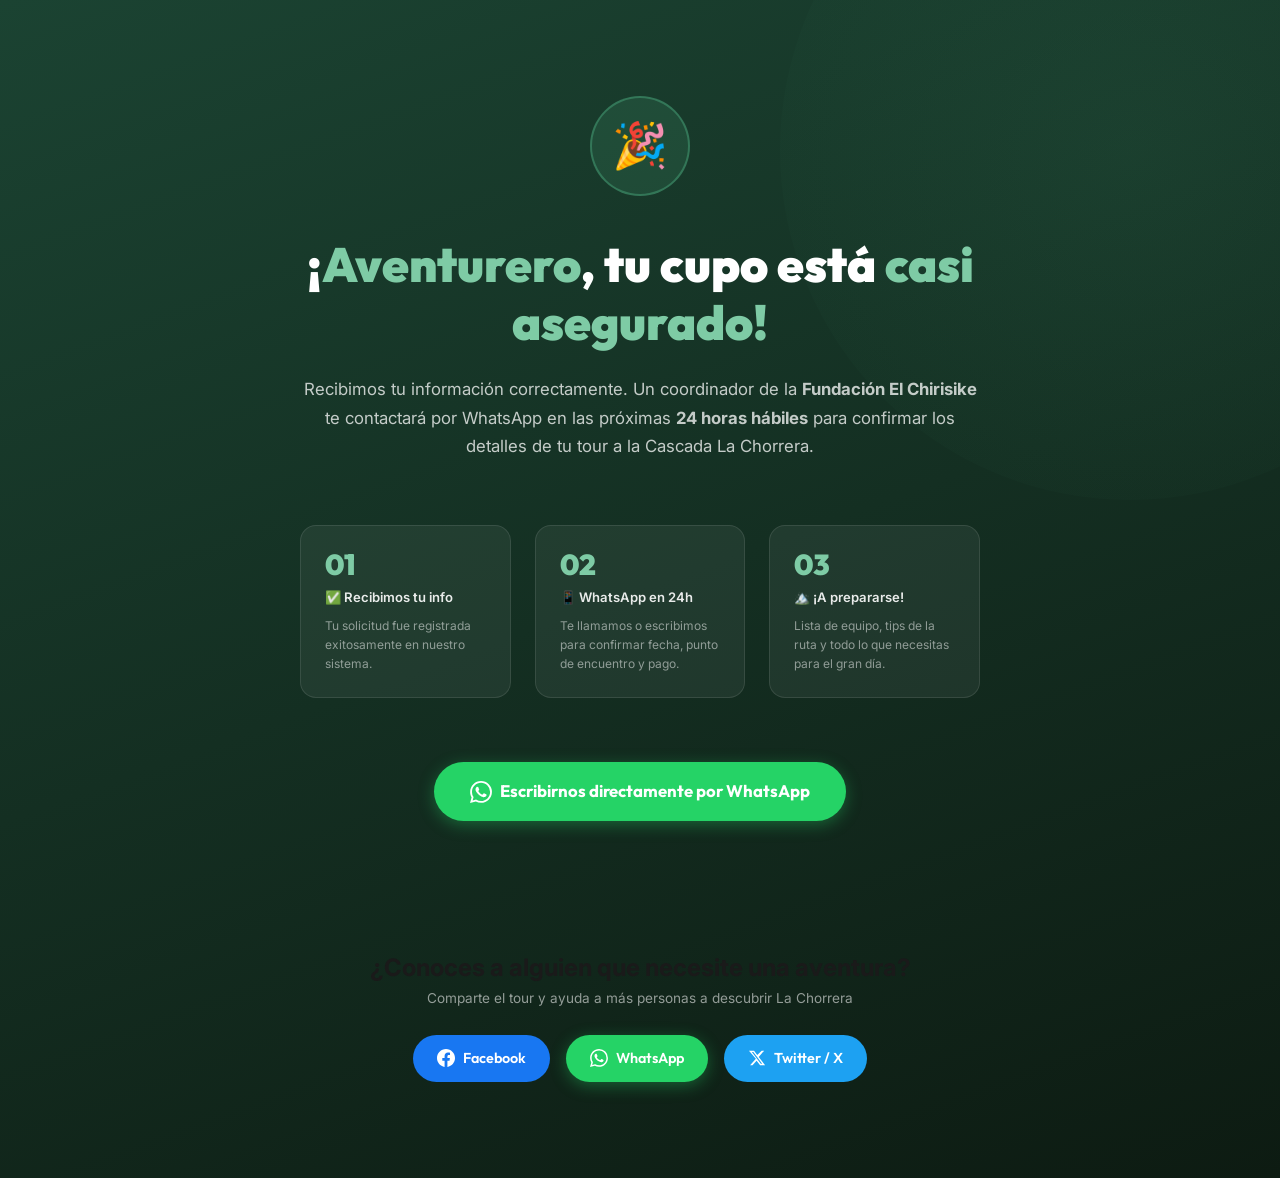
==== gracias.html @ 071fe7ac "Add files via upload" ====
<!DOCTYPE html>
<html lang="es">
<head>
  <meta charset="UTF-8" />
  <meta name="viewport" content="width=device-width, initial-scale=1.0" />
  <title>¡Reserva Confirmada! – Tour Cascada La Chorrera Quito</title>
  <meta name="description" content="¡Gracias! Hemos recibido tu solicitud para el Tour Cascada La Chorrera Quito. Te contactaremos por WhatsApp en breve." />
  <meta name="robots" content="noindex, nofollow" />

  <!-- ═══ GOOGLE ANALYTICS 4 ═══ -->
  <!-- Reemplaza YOUR_GA4_MEASUREMENT_ID con tu ID real -->
  <!--
  <script async src="https://www.googletagmanager.com/gtag/js?id=YOUR_GA4_MEASUREMENT_ID"></script>
  <script>
    window.dataLayer = window.dataLayer || [];
    function gtag(){ dataLayer.push(arguments); }
    gtag('js', new Date());
    gtag('config', 'YOUR_GA4_MEASUREMENT_ID');
    // Conversion event
    gtag('event', 'generate_lead', { event_category: 'lead', event_label: 'chorrera-gracias' });
  </script>
  -->

  <!-- ═══ FACEBOOK PIXEL ═══ -->
  <!-- Reemplaza YOUR_FB_PIXEL_ID con tu ID real -->
  <!--
  <script>
    !function(f,b,e,v,n,t,s){if(f.fbq)return;n=f.fbq=function(){n.callMethod?
    n.callMethod.apply(n,arguments):n.queue.push(arguments)};if(!f._fbq)f._fbq=n;
    n.push=n;n.loaded=!0;n.version='2.0';n.queue=[];t=b.createElement(e);t.async=!0;
    t.src=v;s=b.getElementsByTagName(e)[0];s.parentNode.insertBefore(t,s)}(window,
    document,'script','https://connect.facebook.net/en_US/fbevents.js');
    fbq('init', 'YOUR_FB_PIXEL_ID');
    fbq('track', 'Lead');
  </script>
  <noscript><img height="1" width="1" style="display:none"
    src="https://www.facebook.com/tr?id=YOUR_FB_PIXEL_ID&ev=Lead&noscript=1" /></noscript>
  -->

  <link rel="stylesheet" href="styles.css" />
  <link rel="icon" href="data:image/svg+xml,<svg xmlns='http://www.w3.org/2000/svg' viewBox='0 0 100 100'><text y='.9em' font-size='90'>🌊</text></svg>" />
</head>

<body>

  <!-- ═══════════════════════════════════════
       THANK YOU HERO
  ═══════════════════════════════════════ -->
  <main class="gracias-hero" role="main" aria-labelledby="gracias-heading">
    <div class="container">
      <div class="gracias-content">

        <!-- Success Icon -->
        <div class="gracias-icon" aria-hidden="true">🎉</div>

        <h1 id="gracias-heading">
          ¡<span id="gracias-name">Aventurero</span>, tu cupo
          está <span>casi asegurado!</span>
        </h1>

        <p>
          Recibimos tu información correctamente. Un coordinador de la
          <strong>Fundación El Chirisike</strong> te contactará por WhatsApp
          en las próximas <strong>24 horas hábiles</strong> para confirmar los
          detalles de tu tour a la Cascada La Chorrera.
        </p>

        <!-- THREE STEPS -->
        <div class="gracias-steps" role="list"
             aria-label="Próximos pasos para tu reserva">

          <div class="step-item" role="listitem">
            <div class="step-num">01</div>
            <div class="step-label">✅ Recibimos tu info</div>
            <div class="step-desc">Tu solicitud fue registrada exitosamente en nuestro sistema.</div>
          </div>

          <div class="step-item" role="listitem">
            <div class="step-num">02</div>
            <div class="step-label">📱 WhatsApp en 24h</div>
            <div class="step-desc">Te llamamos o escribimos para confirmar fecha, punto de encuentro y pago.</div>
          </div>

          <div class="step-item" role="listitem">
            <div class="step-num">03</div>
            <div class="step-label">🏔️ ¡A prepararse!</div>
            <div class="step-desc">Lista de equipo, tips de la ruta y todo lo que necesitas para el gran día.</div>
          </div>

        </div>

        <!-- WhatsApp Direct CTA -->
        <a href="https://wa.me/593XXXXXXXXX?text=Hola%2C%20acabo%20de%20registrarme%20para%20el%20Tour%20Cascada%20La%20Chorrera%20Quito%20y%20quiero%20confirmar%20mi%20reserva"
           class="btn btn-whatsapp btn"
           target="_blank"
           rel="noopener noreferrer"
           style="display: inline-flex; margin: 0 auto var(--space-xl); padding: 16px 36px;"
           aria-label="Contactar directamente por WhatsApp para confirmar reserva Tour Cascada La Chorrera">
          <svg width="22" height="22" viewBox="0 0 24 24" fill="currentColor" aria-hidden="true">
            <path d="M17.472 14.382c-.297-.149-1.758-.867-2.03-.967-.273-.099-.471-.148-.67.15-.197.297-.767.966-.94 1.164-.173.199-.347.223-.644.075-.297-.15-1.255-.463-2.39-1.475-.883-.788-1.48-1.761-1.653-2.059-.173-.297-.018-.458.13-.606.134-.133.298-.347.446-.52.149-.174.198-.298.298-.497.099-.198.05-.371-.025-.52-.075-.149-.669-1.612-.916-2.207-.242-.579-.487-.5-.669-.51-.173-.008-.371-.01-.57-.01-.198 0-.52.074-.792.372-.272.297-1.04 1.016-1.04 2.479 0 1.462 1.065 2.875 1.213 3.074.149.198 2.096 3.2 5.077 4.487.709.306 1.262.489 1.694.625.712.227 1.36.195 1.871.118.571-.085 1.758-.719 2.006-1.413.248-.694.248-1.289.173-1.413-.074-.124-.272-.198-.57-.347m-5.421 7.403h-.004a9.87 9.87 0 01-5.031-1.378l-.361-.214-3.741.982.998-3.648-.235-.374a9.86 9.86 0 01-1.51-5.26c.001-5.45 4.436-9.884 9.888-9.884 2.64 0 5.122 1.03 6.988 2.898a9.825 9.825 0 012.893 6.994c-.003 5.45-4.437 9.884-9.885 9.884m8.413-18.297A11.815 11.815 0 0012.05 0C5.495 0 .16 5.335.157 11.892c0 2.096.547 4.142 1.588 5.945L.057 24l6.305-1.654a11.882 11.882 0 005.683 1.448h.005c6.554 0 11.89-5.335 11.893-11.893a11.821 11.821 0 00-3.48-8.413Z"/>
          </svg>
          Escribirnos directamente por WhatsApp
        </a>

        <!-- SOCIAL SHARE -->
        <div class="share-section">
          <h2 class="share-section h3">¿Conoces a alguien que necesite una aventura?</h2>
          <p style="color: rgba(255,255,255,0.55); font-size: 0.85rem; margin-bottom: var(--space-md);">
            Comparte el tour y ayuda a más personas a descubrir La Chorrera
          </p>
          <div class="share-buttons">

            <a href="https://www.facebook.com/sharer/sharer.php?u=https%3A%2F%2Fwww.ejemplo.com%2Ftour-cascada-la-chorrera-quito"
               target="_blank" rel="noopener noreferrer"
               class="btn-social btn-facebook"
               aria-label="Compartir Tour Cascada La Chorrera Quito en Facebook">
              <svg width="18" height="18" viewBox="0 0 24 24" fill="currentColor" aria-hidden="true"><path d="M24 12.073c0-6.627-5.373-12-12-12s-12 5.373-12 12c0 5.99 4.388 10.954 10.125 11.854v-8.385H7.078v-3.47h3.047V9.43c0-3.007 1.792-4.669 4.533-4.669 1.312 0 2.686.235 2.686.235v2.953H15.83c-1.491 0-1.956.925-1.956 1.874v2.25h3.328l-.532 3.47h-2.796v8.385C19.612 23.027 24 18.062 24 12.073z"/></svg>
              Facebook
            </a>

            <a href="https://wa.me/?text=Descubre%20el%20Tour%20a%20la%20Cascada%20La%20Chorrera%20desde%20Quito%20%F0%9F%8C%8A%20%E2%80%93%20https%3A%2F%2Fwww.ejemplo.com%2Ftour-cascada-la-chorrera-quito"
               target="_blank" rel="noopener noreferrer"
               class="btn-social btn-whatsapp"
               aria-label="Compartir Tour Cascada La Chorrera Quito en WhatsApp">
              <svg width="18" height="18" viewBox="0 0 24 24" fill="currentColor" aria-hidden="true"><path d="M17.472 14.382c-.297-.149-1.758-.867-2.03-.967-.273-.099-.471-.148-.67.15-.197.297-.767.966-.94 1.164-.173.199-.347.223-.644.075-.297-.15-1.255-.463-2.39-1.475-.883-.788-1.48-1.761-1.653-2.059-.173-.297-.018-.458.13-.606.134-.133.298-.347.446-.52.149-.174.198-.298.298-.497.099-.198.05-.371-.025-.52-.075-.149-.669-1.612-.916-2.207-.242-.579-.487-.5-.669-.51-.173-.008-.371-.01-.57-.01-.198 0-.52.074-.792.372-.272.297-1.04 1.016-1.04 2.479 0 1.462 1.065 2.875 1.213 3.074.149.198 2.096 3.2 5.077 4.487.709.306 1.262.489 1.694.625.712.227 1.36.195 1.871.118.571-.085 1.758-.719 2.006-1.413.248-.694.248-1.289.173-1.413-.074-.124-.272-.198-.57-.347m-5.421 7.403h-.004a9.87 9.87 0 01-5.031-1.378l-.361-.214-3.741.982.998-3.648-.235-.374a9.86 9.86 0 01-1.51-5.26c.001-5.45 4.436-9.884 9.888-9.884 2.64 0 5.122 1.03 6.988 2.898a9.825 9.825 0 012.893 6.994c-.003 5.45-4.437 9.884-9.885 9.884m8.413-18.297A11.815 11.815 0 0012.05 0C5.495 0 .16 5.335.157 11.892c0 2.096.547 4.142 1.588 5.945L.057 24l6.305-1.654a11.882 11.882 0 005.683 1.448h.005c6.554 0 11.89-5.335 11.893-11.893a11.821 11.821 0 00-3.48-8.413Z"/></svg>
              WhatsApp
            </a>

            <a href="https://twitter.com/intent/tweet?text=Acabo%20de%20reservar%20el%20Tour%20a%20la%20Cascada%20La%20Chorrera%20desde%20Quito%20%F0%9F%8C%8A%20%23LaChorreraEcuador&url=https%3A%2F%2Fwww.ejemplo.com%2Ftour-cascada-la-chorrera-quito"
               target="_blank" rel="noopener noreferrer"
               class="btn-social btn-twitter"
               aria-label="Compartir Tour Cascada La Chorrera Quito en Twitter/X">
              <svg width="18" height="18" viewBox="0 0 24 24" fill="currentColor" aria-hidden="true"><path d="M18.244 2.25h3.308l-7.227 8.26 8.502 11.24H16.17l-4.714-6.231-5.401 6.231H2.748l7.73-8.835L1.254 2.25H8.08l4.261 5.636 5.903-5.636zm-1.161 17.52h1.833L7.084 4.126H5.117z"/></svg>
              Twitter / X
            </a>

          </div>
        </div>

      </div>
    </div>
  </main>

  <script src="main.js" defer></script>
</body>
</html>
---- styles.css ----
/* ============================================================
   LA CHORRERA – LANDING PAGE STYLES
   Design System & Component Styles
   ============================================================ */

/* ── Google Fonts ── */
@import url('https://fonts.googleapis.com/css2?family=Outfit:wght@400;600;700;800;900&family=Inter:wght@400;500;600&display=swap');

/* ── CSS Custom Properties (Design Tokens) ── */
:root {
  /* Colors */
  --color-primary:        #1B4332;  /* Deep forest green */
  --color-primary-mid:   #2D6A4F;  /* Mid forest green */
  --color-primary-light: #52B788;  /* Accent green */
  --color-cta:           #E63946;  /* Urgency red – A/B override: --cta-color */
  --color-cta-hover:     #C1121F;
  --color-bg:            #F8F4EF;  /* Warm cream */
  --color-bg-dark:       #0D1B12;  /* Near-black forest */
  --color-text:          #1A1A1A;
  --color-text-light:    #5A6B60;
  --color-white:         #FFFFFF;
  --color-border:        #D4E0D8;
  --color-gold:          #F4A235;  /* Star rating */

  /* A/B Overrideable tokens */
  --cta-color:            var(--color-cta);
  --cta-hover-color:      var(--color-cta-hover);

  /* Typography */
  --font-heading: 'Outfit', sans-serif;
  --font-body:    'Inter', sans-serif;

  /* Spacing */
  --space-xs:  0.5rem;
  --space-sm:  1rem;
  --space-md:  1.5rem;
  --space-lg:  2.5rem;
  --space-xl:  4rem;
  --space-2xl: 6rem;

  /* Border radius */
  --radius-sm: 8px;
  --radius-md: 16px;
  --radius-lg: 24px;
  --radius-full: 9999px;

  /* Shadows */
  --shadow-sm: 0 2px 8px rgba(0,0,0,0.08);
  --shadow-md: 0 8px 32px rgba(0,0,0,0.12);
  --shadow-lg: 0 20px 60px rgba(0,0,0,0.18);

  /* Transitions */
  --transition: 0.25s ease;
}

/* ── Reset & Base ── */
*, *::before, *::after { box-sizing: border-box; margin: 0; padding: 0; }

html { scroll-behavior: smooth; font-size: 16px; }

body {
  font-family: var(--font-body);
  color: var(--color-text);
  background-color: var(--color-white);
  line-height: 1.6;
  overflow-x: hidden;
}

img { max-width: 100%; height: auto; display: block; }
a { color: inherit; text-decoration: none; }
ul { list-style: none; }

/* ── Container ── */
.container {
  width: 100%;
  max-width: 1100px;
  margin: 0 auto;
  padding: 0 var(--space-md);
}

/* ============================================================
   HERO SECTION
   ============================================================ */
#hero {
  position: relative;
  min-height: 100vh;
  display: flex;
  align-items: center;
  background-image: url('img/hero-bg.png');
  background-size: cover;
  background-position: center 30%;
  background-attachment: fixed;
  overflow: hidden;
}

/* Dark gradient overlay */
#hero::before {
  content: '';
  position: absolute;
  inset: 0;
  background: linear-gradient(
    135deg,
    rgba(13, 27, 18, 0.82) 0%,
    rgba(27, 67, 50, 0.60) 50%,
    rgba(13, 27, 18, 0.75) 100%
  );
  z-index: 1;
}

.hero-content {
  position: relative;
  z-index: 2;
  width: 100%;
  padding: var(--space-xl) 0;
}

.hero-grid {
  display: grid;
  grid-template-columns: 1fr 1fr;
  gap: var(--space-xl);
  align-items: center;
}

/* Hero Text */
.hero-badge {
  display: inline-flex;
  align-items: center;
  gap: var(--space-xs);
  background: rgba(82, 183, 136, 0.25);
  border: 1px solid rgba(82, 183, 136, 0.5);
  color: #7ECBA5;
  padding: 6px 16px;
  border-radius: var(--radius-full);
  font-size: 0.8rem;
  font-weight: 600;
  letter-spacing: 0.08em;
  text-transform: uppercase;
  margin-bottom: var(--space-md);
}

.hero-title {
  font-family: var(--font-heading);
  font-size: clamp(2rem, 4.5vw, 3.4rem);
  font-weight: 900;
  line-height: 1.1;
  color: var(--color-white);
  margin-bottom: var(--space-md);
  /* A/B variable hook */
  --hero-headline: 'default';
}

.hero-title span { color: #7ECBA5; }

.hero-subtitle {
  font-size: 1.1rem;
  color: rgba(255,255,255,0.85);
  margin-bottom: var(--space-lg);
  line-height: 1.7;
}

.hero-features {
  display: flex;
  flex-wrap: wrap;
  gap: var(--space-sm);
  margin-bottom: var(--space-lg);
}

.hero-feature {
  display: flex;
  align-items: center;
  gap: 6px;
  color: rgba(255,255,255,0.9);
  font-size: 0.9rem;
  font-weight: 500;
}

.hero-feature svg { color: #7ECBA5; flex-shrink: 0; }

.hero-cta-group { display: flex; flex-direction: column; gap: var(--space-xs); }

.cta-support-text {
  font-size: 0.78rem;
  color: rgba(255,255,255,0.6);
  text-align: center;
}

/* Hero Video */
.hero-video-wrap {
  position: relative;
}

.video-card {
  border-radius: var(--radius-lg);
  overflow: hidden;
  box-shadow: var(--shadow-lg), 0 0 0 3px rgba(82,183,136,0.3);
  aspect-ratio: 16/9;
  background: #000;
}

.video-card iframe {
  width: 100%;
  height: 100%;
  border: 0;
  display: block;
}

.video-label {
  display: flex;
  align-items: center;
  justify-content: center;
  gap: var(--space-xs);
  margin-top: var(--space-sm);
  color: rgba(255,255,255,0.65);
  font-size: 0.82rem;
}

/* ============================================================
   BUTTONS
   ============================================================ */
.btn {
  display: inline-flex;
  align-items: center;
  justify-content: center;
  gap: 8px;
  padding: 16px 32px;
  border-radius: var(--radius-full);
  font-family: var(--font-heading);
  font-weight: 700;
  font-size: 1.05rem;
  cursor: pointer;
  border: none;
  transition: transform var(--transition), box-shadow var(--transition), background var(--transition);
  text-decoration: none;
  white-space: nowrap;
}

/* CTA Primary */
.btn-cta {
  background: var(--cta-color);
  color: var(--color-white);
  box-shadow: 0 6px 30px rgba(230, 57, 70, 0.45);
  width: 100%;
  font-size: 1.1rem;
  padding: 18px 32px;
  position: relative;
  overflow: hidden;
}

.btn-cta::after {
  content: '';
  position: absolute;
  top: -50%; left: -60%;
  width: 60%; height: 200%;
  background: rgba(255,255,255,0.15);
  transform: skewX(-20deg);
  transition: left 0.5s ease;
}

.btn-cta:hover::after { left: 120%; }

.btn-cta:hover {
  background: var(--cta-hover-color);
  transform: translateY(-2px);
  box-shadow: 0 12px 40px rgba(230, 57, 70, 0.55);
}

.btn-cta:active { transform: translateY(0); }

.btn-cta:disabled {
  opacity: 0.6;
  cursor: not-allowed;
  transform: none;
}

/* Secondary */
.btn-secondary {
  background: transparent;
  color: var(--color-primary);
  border: 2px solid var(--color-primary);
}
.btn-secondary:hover {
  background: var(--color-primary);
  color: var(--color-white);
  transform: translateY(-2px);
}

/* WhatsApp */
.btn-whatsapp {
  background: #25D366;
  color: white;
  box-shadow: 0 4px 16px rgba(37,211,102,0.35);
}
.btn-whatsapp:hover { background: #128C7E; transform: translateY(-2px); }

/* Social share */
.btn-facebook { background: #1877F2; color: #fff; }
.btn-twitter  { background: #1DA1F2; color: #fff; }

.btn-social {
  padding: 12px 24px;
  font-size: 0.9rem;
  border-radius: var(--radius-full);
  font-family: var(--font-heading);
  font-weight: 600;
  display: inline-flex;
  align-items: center;
  gap: 8px;
  text-decoration: none;
  transition: transform var(--transition), box-shadow var(--transition);
}
.btn-social:hover { transform: translateY(-2px); box-shadow: var(--shadow-md); }

/* ============================================================
   SECTION COMMONS
   ============================================================ */
section { padding: var(--space-2xl) 0; }

.section-label {
  font-size: 0.8rem;
  font-weight: 700;
  letter-spacing: 0.12em;
  text-transform: uppercase;
  color: var(--color-primary-mid);
  margin-bottom: var(--space-xs);
}

.section-title {
  font-family: var(--font-heading);
  font-size: clamp(1.8rem, 3vw, 2.6rem);
  font-weight: 800;
  line-height: 1.2;
  color: var(--color-text);
  margin-bottom: var(--space-md);
}

.section-title span { color: var(--color-primary-mid); }

.section-subtitle {
  font-size: 1.05rem;
  color: var(--color-text-light);
  max-width: 600px;
  line-height: 1.7;
}

.text-center { text-align: center; }
.text-center .section-subtitle { margin: 0 auto; }

/* Fade-in Animation */
.fade-in {
  opacity: 0;
  transform: translateY(30px);
  transition: opacity 0.6s ease, transform 0.6s ease;
}
.fade-in.visible {
  opacity: 1;
  transform: translateY(0);
}
.fade-in-delay-1 { transition-delay: 0.1s; }
.fade-in-delay-2 { transition-delay: 0.2s; }
.fade-in-delay-3 { transition-delay: 0.3s; }
.fade-in-delay-4 { transition-delay: 0.4s; }

/* ============================================================
   PAS SECTION (Problem / Agitation / Solution)
   ============================================================ */
#pas { background: var(--color-bg); }

.pas-grid {
  display: grid;
  grid-template-columns: repeat(3, 1fr);
  gap: var(--space-lg);
  margin-top: var(--space-xl);
}

.pas-card {
  background: var(--color-white);
  border-radius: var(--radius-md);
  padding: var(--space-lg);
  box-shadow: var(--shadow-sm);
  border-top: 4px solid transparent;
  transition: transform var(--transition), box-shadow var(--transition);
}

.pas-card:hover { transform: translateY(-4px); box-shadow: var(--shadow-md); }

.pas-card.problem  { border-top-color: #E63946; }
.pas-card.agitation{ border-top-color: #F4A235; }
.pas-card.solution { border-top-color: var(--color-primary-light); }

.pas-icon {
  width: 56px; height: 56px;
  border-radius: var(--radius-sm);
  display: flex;
  align-items: center;
  justify-content: center;
  margin-bottom: var(--space-md);
  font-size: 1.6rem;
}

.pas-card.problem   .pas-icon { background: #FEE2E2; }
.pas-card.agitation .pas-icon { background: #FEF3C7; }
.pas-card.solution  .pas-icon { background: #D1FAE5; }

.pas-card h3 {
  font-family: var(--font-heading);
  font-size: 1.2rem;
  font-weight: 700;
  margin-bottom: var(--space-xs);
}

.pas-card p { color: var(--color-text-light); line-height: 1.7; font-size: 0.95rem; }

/* ============================================================
   BENEFITS + LOGISTICS SECTION
   ============================================================ */
#benefits { background: var(--color-white); }

.benefits-grid {
  display: grid;
  grid-template-columns: 1fr 1fr;
  gap: var(--space-2xl);
  align-items: start;
}

.benefit-list { margin-top: var(--space-lg); display: flex; flex-direction: column; gap: var(--space-md); }

.benefit-item {
  display: flex;
  gap: var(--space-md);
  align-items: flex-start;
}

.benefit-icon {
  width: 48px; height: 48px;
  min-width: 48px;
  background: linear-gradient(135deg, var(--color-primary), var(--color-primary-mid));
  border-radius: var(--radius-sm);
  display: flex; align-items: center; justify-content: center;
  font-size: 1.3rem;
  box-shadow: 0 4px 12px rgba(27,67,50,0.25);
}

.benefit-text h4 {
  font-family: var(--font-heading);
  font-size: 1rem;
  font-weight: 700;
  margin-bottom: 4px;
}

.benefit-text p { font-size: 0.9rem; color: var(--color-text-light); line-height: 1.6; }

/* Logistics Box */
.logistics-box {
  background: var(--color-bg);
  border-radius: var(--radius-lg);
  padding: var(--space-lg);
  border: 1px solid var(--color-border);
}

.logistics-box h3 {
  font-family: var(--font-heading);
  font-size: 1.4rem;
  font-weight: 800;
  margin-bottom: var(--space-md);
  color: var(--color-primary);
}

.logistics-list { display: flex; flex-direction: column; gap: var(--space-sm); }

.logistics-item {
  display: flex;
  align-items: center;
  gap: var(--space-sm);
  padding: var(--space-sm);
  background: var(--color-white);
  border-radius: var(--radius-sm);
  box-shadow: var(--shadow-sm);
  font-size: 0.92rem;
}

.logistics-item-icon { font-size: 1.3rem; min-width: 28px; text-align: center; }

.logistics-item span { color: var(--color-text-light); }
.logistics-item strong { color: var(--color-text); display: block; font-size: 0.85rem; }

.price-highlight {
  background: linear-gradient(135deg, var(--color-primary), var(--color-primary-mid));
  color: var(--color-white);
  border-radius: var(--radius-md);
  padding: var(--space-md);
  margin-top: var(--space-md);
  text-align: center;
}

.price-highlight .price-label { font-size: 0.8rem; opacity: 0.8; text-transform: uppercase; letter-spacing: 0.08em; }
.price-highlight .price-amount { font-family: var(--font-heading); font-size: 2.2rem; font-weight: 900; line-height: 1; margin: 4px 0; }
.price-highlight .price-per { font-size: 0.85rem; opacity: 0.75; }

/* ============================================================
   LEAD FORM SECTION
   ============================================================ */
#form-section {
  background: linear-gradient(160deg, var(--color-primary) 0%, var(--color-bg-dark) 100%);
  position: relative;
  overflow: hidden;
}

#form-section::before {
  content: '';
  position: absolute;
  top: -100px; right: -100px;
  width: 500px; height: 500px;
  border-radius: 50%;
  background: rgba(82,183,136,0.06);
  pointer-events: none;
}

.form-wrapper {
  display: grid;
  grid-template-columns: 1fr 1fr;
  gap: var(--space-2xl);
  align-items: center;
}

.form-copy h2 {
  font-family: var(--font-heading);
  font-size: clamp(1.8rem, 3vw, 2.4rem);
  font-weight: 900;
  color: var(--color-white);
  margin-bottom: var(--space-md);
  line-height: 1.2;
}

.form-copy h2 span { color: #7ECBA5; }
.form-copy p { color: rgba(255,255,255,0.75); line-height: 1.7; margin-bottom: var(--space-lg); }

.form-copy-list { display: flex; flex-direction: column; gap: var(--space-xs); }
.form-copy-list li {
  display: flex; align-items: center; gap: var(--space-xs);
  color: rgba(255,255,255,0.85); font-size: 0.95rem;
}
.form-copy-list li::before {
  content: '✓';
  display: inline-flex; align-items: center; justify-content: center;
  width: 20px; height: 20px; min-width: 20px;
  background: rgba(82,183,136,0.25);
  border: 1px solid rgba(82,183,136,0.5);
  border-radius: 50%;
  color: #7ECBA5;
  font-size: 0.7rem;
  font-weight: 700;
}

/* Form Card */
.form-card {
  background: var(--color-white);
  border-radius: var(--radius-lg);
  padding: var(--space-lg) var(--space-lg);
  box-shadow: 0 32px 80px rgba(0,0,0,0.4);
}

.form-card-header {
  text-align: center;
  margin-bottom: var(--space-lg);
  padding-bottom: var(--space-md);
  border-bottom: 1px solid var(--color-border);
}

.form-card-header h3 {
  font-family: var(--font-heading);
  font-size: 1.3rem;
  font-weight: 800;
  color: var(--color-primary);
  margin-bottom: 4px;
}

.form-card-header p { font-size: 0.85rem; color: var(--color-text-light); }

.form-spots {
  display: inline-flex; align-items: center; gap: 6px;
  background: #FEF3C7;
  border: 1px solid #F59E0B;
  color: #92400E;
  padding: 4px 12px;
  border-radius: var(--radius-full);
  font-size: 0.75rem;
  font-weight: 600;
  margin-bottom: var(--space-sm);
}

/* Form Fields */
.form-group { margin-bottom: var(--space-md); }

.form-group label {
  display: block;
  font-size: 0.85rem;
  font-weight: 600;
  color: var(--color-text);
  margin-bottom: 6px;
}

.form-group label .required { color: var(--cta-color); }

.form-control {
  width: 100%;
  padding: 14px 16px;
  border: 1.5px solid var(--color-border);
  border-radius: var(--radius-sm);
  font-family: var(--font-body);
  font-size: 0.95rem;
  color: var(--color-text);
  background: var(--color-white);
  transition: border-color var(--transition), box-shadow var(--transition);
  outline: none;
}

.form-control::placeholder { color: #aab4a8; }

.form-control:focus {
  border-color: var(--color-primary-mid);
  box-shadow: 0 0 0 3px rgba(45, 106, 79, 0.12);
}

.form-control.error { border-color: var(--cta-color); box-shadow: 0 0 0 3px rgba(230,57,70,0.1); }

.field-error {
  font-size: 0.75rem;
  color: var(--cta-color);
  margin-top: 4px;
  display: none;
}
.form-control.error + .field-error { display: block; }

/* Privacy Checkbox */
.privacy-group {
  display: flex;
  align-items: flex-start;
  gap: var(--space-xs);
  margin-bottom: var(--space-md);
}

.privacy-checkbox {
  width: 18px; height: 18px; min-width: 18px;
  cursor: pointer;
  accent-color: var(--color-primary-mid);
  margin-top: 2px;
}

.privacy-label {
  font-size: 0.8rem;
  color: var(--color-text-light);
  line-height: 1.5;
}

.privacy-label a { color: var(--color-primary-mid); text-decoration: underline; }

/* Submit feedback */
.form-success {
  display: none;
  text-align: center;
  padding: var(--space-md);
}
.form-success h4 { font-family: var(--font-heading); color: var(--color-primary); font-size: 1.3rem; margin-bottom: var(--space-xs); }
.form-success p  { color: var(--color-text-light); font-size: 0.9rem; }

/* ============================================================
   TESTIMONIALS
   ============================================================ */
#testimonials { background: var(--color-bg); }

.testimonials-grid {
  display: grid;
  grid-template-columns: repeat(3, 1fr);
  gap: var(--space-lg);
  margin-top: var(--space-xl);
}

.testimonial-card {
  background: var(--color-white);
  border-radius: var(--radius-md);
  padding: var(--space-lg);
  box-shadow: var(--shadow-sm);
  transition: transform var(--transition), box-shadow var(--transition);
  display: flex; flex-direction: column; gap: var(--space-md);
}

.testimonial-card:hover { transform: translateY(-4px); box-shadow: var(--shadow-md); }

.testimonial-stars { color: var(--color-gold); font-size: 1.1rem; }

.testimonial-text {
  font-size: 0.95rem;
  color: var(--color-text);
  line-height: 1.7;
  font-style: italic;
  flex-grow: 1;
}

.testimonial-author {
  display: flex;
  align-items: center;
  gap: var(--space-sm);
}

.testimonial-avatar {
  width: 52px; height: 52px;
  border-radius: 50%;
  object-fit: cover;
  border: 3px solid var(--color-primary-light);
}

.testimonial-name { font-weight: 700; font-size: 0.92rem; line-height: 1.2; }
.testimonial-location { font-size: 0.78rem; color: var(--color-text-light); }

/* ============================================================
   TRUST BADGES
   ============================================================ */
#trust-badges {
  background: var(--color-primary);
  padding: var(--space-xl) 0;
}

.badges-bar {
  display: flex;
  align-items: center;
  justify-content: center;
  flex-wrap: wrap;
  gap: var(--space-xl);
}

.trust-badge {
  display: flex;
  align-items: center;
  gap: var(--space-sm);
  color: rgba(255,255,255,0.9);
}

.badge-icon {
  width: 52px; height: 52px;
  background: rgba(255,255,255,0.1);
  border: 1px solid rgba(255,255,255,0.2);
  border-radius: 50%;
  display: flex; align-items: center; justify-content: center;
  font-size: 1.5rem;
}

.badge-text { display: flex; flex-direction: column; }
.badge-title { font-family: var(--font-heading); font-size: 0.9rem; font-weight: 700; }
.badge-subtitle { font-size: 0.72rem; opacity: 0.7; }

.badges-divider {
  width: 1px; height: 48px;
  background: rgba(255,255,255,0.2);
}

/* ============================================================
   FOOTER
   ============================================================ */
footer {
  background: var(--color-bg-dark);
  padding: var(--space-lg) 0;
}

.footer-inner {
  display: flex;
  align-items: center;
  justify-content: space-between;
  flex-wrap: wrap;
  gap: var(--space-sm);
}

.footer-brand {
  font-family: var(--font-heading);
  font-size: 1rem;
  font-weight: 700;
  color: rgba(255,255,255,0.7);
}

.footer-legal { font-size: 0.78rem; color: rgba(255,255,255,0.45); }

.footer-legal a { color: rgba(255,255,255,0.5); text-decoration: underline; }

/* ============================================================
   THANK YOU PAGE
   ============================================================ */
.gracias-hero {
  min-height: 100vh;
  display: flex;
  align-items: center;
  background: linear-gradient(160deg, var(--color-primary) 0%, #0D1B12 100%);
  position: relative;
  overflow: hidden;
  padding: var(--space-2xl) 0;
}

.gracias-hero::before {
  content: '';
  position: absolute;
  top: -200px; right: -200px;
  width: 700px; height: 700px;
  border-radius: 50%;
  background: radial-gradient(circle, rgba(82,183,136,0.08), transparent);
  pointer-events: none;
}

.gracias-content {
  position: relative; z-index: 2;
  max-width: 680px; margin: 0 auto; text-align: center;
}

.gracias-icon {
  width: 100px; height: 100px;
  background: rgba(82,183,136,0.15);
  border: 2px solid rgba(82,183,136,0.4);
  border-radius: 50%;
  display: flex; align-items: center; justify-content: center;
  font-size: 2.8rem;
  margin: 0 auto var(--space-lg);
}

.gracias-content h1 {
  font-family: var(--font-heading);
  font-size: clamp(2rem, 4vw, 3rem);
  font-weight: 900;
  color: var(--color-white);
  margin-bottom: var(--space-md);
  line-height: 1.2;
}

.gracias-content h1 span { color: #7ECBA5; }

.gracias-content p {
  color: rgba(255,255,255,0.75);
  font-size: 1.05rem;
  line-height: 1.7;
  margin-bottom: var(--space-xl);
}

/* Steps */
.gracias-steps {
  display: flex;
  gap: var(--space-md);
  margin-bottom: var(--space-xl);
  text-align: left;
  flex-wrap: wrap;
  justify-content: center;
}

.step-item {
  background: rgba(255,255,255,0.06);
  border: 1px solid rgba(255,255,255,0.1);
  border-radius: var(--radius-md);
  padding: var(--space-md);
  flex: 1; min-width: 160px;
  display: flex; flex-direction: column; gap: var(--space-xs);
}

.step-num {
  font-family: var(--font-heading);
  font-size: 1.8rem;
  font-weight: 900;
  color: #7ECBA5;
  line-height: 1;
}

.step-label {
  font-size: 0.82rem;
  font-weight: 600;
  color: rgba(255,255,255,0.9);
}

.step-desc { font-size: 0.75rem; color: rgba(255,255,255,0.5); }

/* Social Share */
.share-section { margin-top: var(--space-xl); }
.share-section h3 {
  font-family: var(--font-heading);
  color: rgba(255,255,255,0.7);
  font-size: 0.95rem;
  font-weight: 600;
  margin-bottom: var(--space-md);
  text-transform: uppercase;
  letter-spacing: 0.08em;
}

.share-buttons {
  display: flex;
  gap: var(--space-sm);
  justify-content: center;
  flex-wrap: wrap;
}

/* ============================================================
   FLOATING WHATSAPP BUTTON
   ============================================================ */
#whatsapp-float {
  position: fixed;
  bottom: 28px; right: 28px;
  width: 60px; height: 60px;
  background: #25D366;
  border-radius: 50%;
  display: flex; align-items: center; justify-content: center;
  box-shadow: 0 6px 24px rgba(37,211,102,0.45);
  z-index: 999;
  transition: transform var(--transition), box-shadow var(--transition);
  cursor: pointer;
  text-decoration: none;
}

#whatsapp-float:hover {
  transform: scale(1.1);
  box-shadow: 0 10px 32px rgba(37,211,102,0.55);
}

#whatsapp-float svg { width: 32px; height: 32px; }

.whatsapp-pulse {
  position: absolute;
  inset: 0; border-radius: 50%;
  background: #25D366;
  animation: pulse 2.5s infinite;
}

@keyframes pulse {
  0%   { transform: scale(1); opacity: 0.6; }
  70%  { transform: scale(1.5); opacity: 0; }
  100% { transform: scale(1.5); opacity: 0; }
}

/* ============================================================
   RESPONSIVE – TABLET (≤768px)
   ============================================================ */
@media (max-width: 768px) {
  section { padding: var(--space-xl) 0; }

  .hero-grid { grid-template-columns: 1fr; gap: var(--space-lg); }
  .hero-video-wrap { order: -1; }
  #hero { background-attachment: scroll; min-height: auto; padding-top: 80px; }

  .pas-grid { grid-template-columns: 1fr; }

  .benefits-grid { grid-template-columns: 1fr; gap: var(--space-lg); }

  .form-wrapper { grid-template-columns: 1fr; gap: var(--space-lg); }

  .testimonials-grid { grid-template-columns: 1fr; }

  .badges-bar { gap: var(--space-md); }
  .badges-divider { display: none; }

  .footer-inner { flex-direction: column; text-align: center; }
}

/* ============================================================
   RESPONSIVE – MOBILE (≤480px)
   ============================================================ */
@media (max-width: 480px) {
  :root { --space-lg: 1.5rem; --space-xl: 2rem; }

  .hero-title { font-size: 1.8rem; }

  .btn-cta { font-size: 0.98rem; padding: 16px 20px; }

  .gracias-steps { flex-direction: column; }

  #whatsapp-float { width: 52px; height: 52px; bottom: 20px; right: 20px; }
}
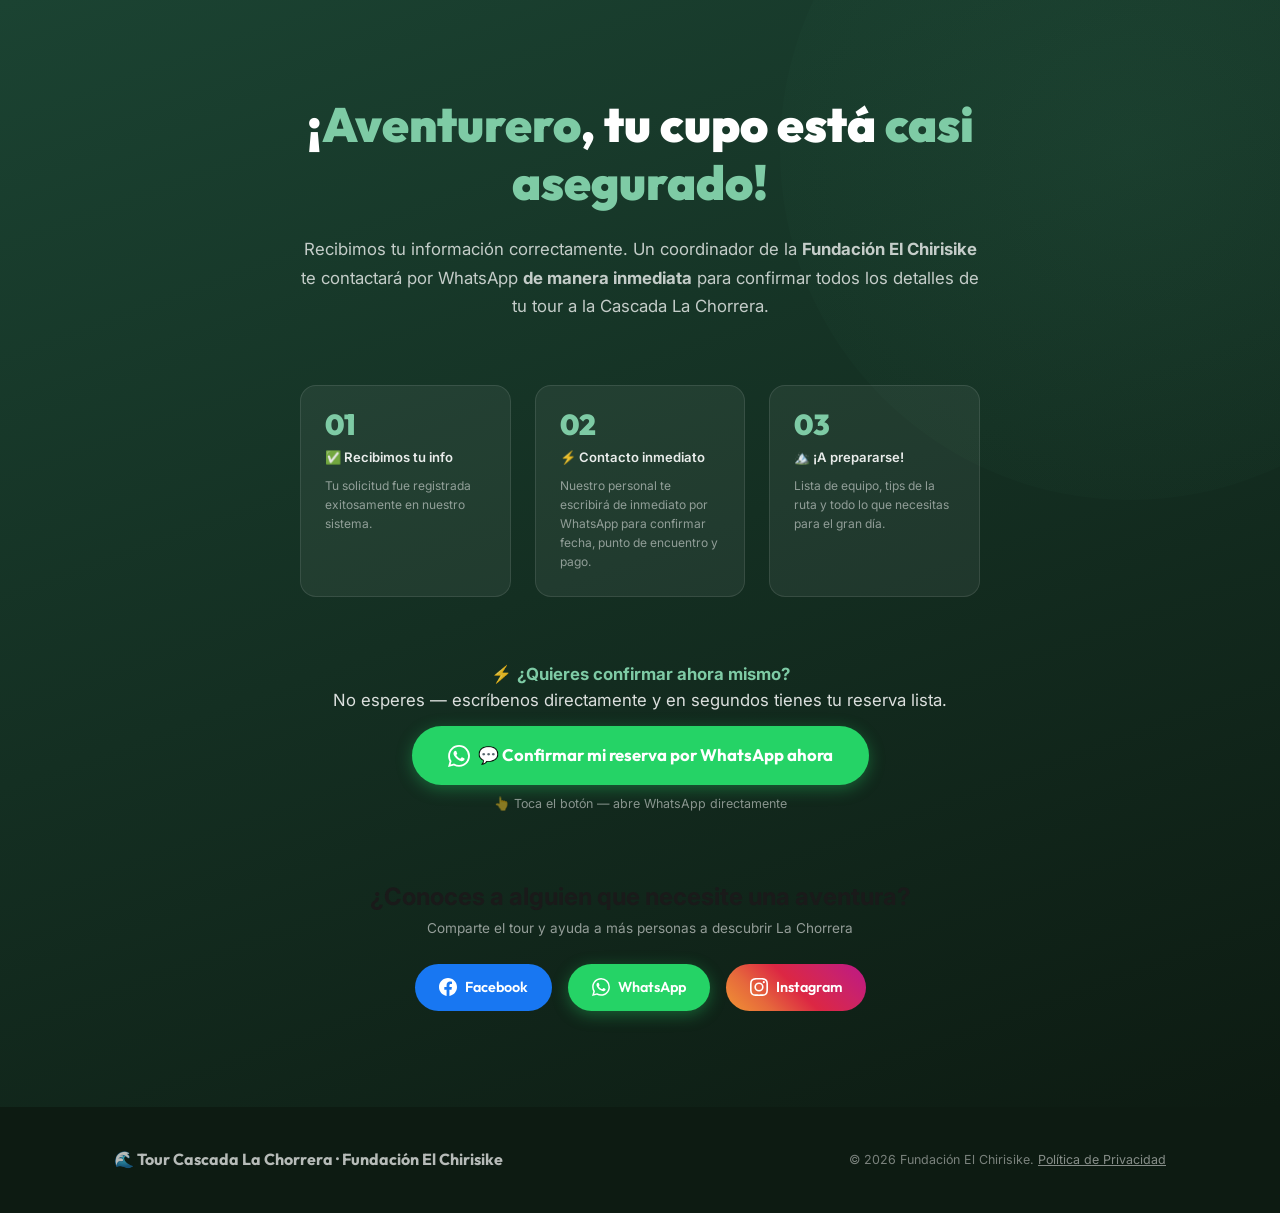
==== commit b379519f: "Cambio 2 chorrera texto real Cambios en landing, mejora en agradecimeinto se incluye politica de pri" ====
--- a/gracias.html
+++ b/gracias.html
@@ -50,8 +50,6 @@
     <div class="container">
       <div class="gracias-content">
 
-        <!-- Success Icon -->
-        <div class="gracias-icon" aria-hidden="true">🎉</div>
 
         <h1 id="gracias-heading">
           ¡<span id="gracias-name">Aventurero</span>, tu cupo
@@ -61,7 +59,7 @@
         <p>
           Recibimos tu información correctamente. Un coordinador de la
           <strong>Fundación El Chirisike</strong> te contactará por WhatsApp
-          en las próximas <strong>24 horas hábiles</strong> para confirmar los
+          <strong>de manera inmediata</strong> para confirmar todos los
           detalles de tu tour a la Cascada La Chorrera.
         </p>
 
@@ -77,8 +75,8 @@
 
           <div class="step-item" role="listitem">
             <div class="step-num">02</div>
-            <div class="step-label">📱 WhatsApp en 24h</div>
-            <div class="step-desc">Te llamamos o escribimos para confirmar fecha, punto de encuentro y pago.</div>
+            <div class="step-label">⚡ Contacto inmediato</div>
+            <div class="step-desc">Nuestro personal te escribirá de inmediato por WhatsApp para confirmar fecha, punto de encuentro y pago.</div>
           </div>
 
           <div class="step-item" role="listitem">
@@ -89,18 +87,25 @@
 
         </div>
 
-        <!-- WhatsApp Direct CTA -->
-        <a href="https://wa.me/593XXXXXXXXX?text=Hola%2C%20acabo%20de%20registrarme%20para%20el%20Tour%20Cascada%20La%20Chorrera%20Quito%20y%20quiero%20confirmar%20mi%20reserva"
-           class="btn btn-whatsapp btn"
-           target="_blank"
-           rel="noopener noreferrer"
-           style="display: inline-flex; margin: 0 auto var(--space-xl); padding: 16px 36px;"
-           aria-label="Contactar directamente por WhatsApp para confirmar reserva Tour Cascada La Chorrera">
-          <svg width="22" height="22" viewBox="0 0 24 24" fill="currentColor" aria-hidden="true">
-            <path d="M17.472 14.382c-.297-.149-1.758-.867-2.03-.967-.273-.099-.471-.148-.67.15-.197.297-.767.966-.94 1.164-.173.199-.347.223-.644.075-.297-.15-1.255-.463-2.39-1.475-.883-.788-1.48-1.761-1.653-2.059-.173-.297-.018-.458.13-.606.134-.133.298-.347.446-.52.149-.174.198-.298.298-.497.099-.198.05-.371-.025-.52-.075-.149-.669-1.612-.916-2.207-.242-.579-.487-.5-.669-.51-.173-.008-.371-.01-.57-.01-.198 0-.52.074-.792.372-.272.297-1.04 1.016-1.04 2.479 0 1.462 1.065 2.875 1.213 3.074.149.198 2.096 3.2 5.077 4.487.709.306 1.262.489 1.694.625.712.227 1.36.195 1.871.118.571-.085 1.758-.719 2.006-1.413.248-.694.248-1.289.173-1.413-.074-.124-.272-.198-.57-.347m-5.421 7.403h-.004a9.87 9.87 0 01-5.031-1.378l-.361-.214-3.741.982.998-3.648-.235-.374a9.86 9.86 0 01-1.51-5.26c.001-5.45 4.436-9.884 9.888-9.884 2.64 0 5.122 1.03 6.988 2.898a9.825 9.825 0 012.893 6.994c-.003 5.45-4.437 9.884-9.885 9.884m8.413-18.297A11.815 11.815 0 0012.05 0C5.495 0 .16 5.335.157 11.892c0 2.096.547 4.142 1.588 5.945L.057 24l6.305-1.654a11.882 11.882 0 005.683 1.448h.005c6.554 0 11.89-5.335 11.893-11.893a11.821 11.821 0 00-3.48-8.413Z"/>
-          </svg>
-          Escribirnos directamente por WhatsApp
-        </a>
+        <!-- Texto persuasivo + WhatsApp Direct CTA -->
+        <div style="text-align:center; margin-bottom: var(--space-lg);">
+          <p style="color:rgba(255,255,255,0.85); font-size:1.05rem; margin-bottom:0.75rem; line-height:1.6;">
+            ⚡ <strong style="color:#7ECBA5;">¿Quieres confirmar ahora mismo?</strong><br>
+            No esperes — escríbenos directamente y en segundos tienes tu reserva lista.
+          </p>
+          <a href="https://wa.me/593962803609?text=Hola%2C%20quiero%20confirmar%20mi%20reserva%20para%20el%20tour%20la%20chorrera%20Quito"
+             class="btn btn-whatsapp btn"
+             target="_blank"
+             rel="noopener noreferrer"
+             style="display: inline-flex; margin: 0 auto; padding: 16px 36px;"
+             aria-label="Contactar directamente por WhatsApp para confirmar reserva Tour Cascada La Chorrera">
+            <svg width="22" height="22" viewBox="0 0 24 24" fill="currentColor" aria-hidden="true">
+              <path d="M17.472 14.382c-.297-.149-1.758-.867-2.03-.967-.273-.099-.471-.148-.67.15-.197.297-.767.966-.94 1.164-.173.199-.347.223-.644.075-.297-.15-1.255-.463-2.39-1.475-.883-.788-1.48-1.761-1.653-2.059-.173-.297-.018-.458.13-.606.134-.133.298-.347.446-.52.149-.174.198-.298.298-.497.099-.198.05-.371-.025-.52-.075-.149-.669-1.612-.916-2.207-.242-.579-.487-.5-.669-.51-.173-.008-.371-.01-.57-.01-.198 0-.52.074-.792.372-.272.297-1.04 1.016-1.04 2.479 0 1.462 1.065 2.875 1.213 3.074.149.198 2.096 3.2 5.077 4.487.709.306 1.262.489 1.694.625.712.227 1.36.195 1.871.118.571-.085 1.758-.719 2.006-1.413.248-.694.248-1.289.173-1.413-.074-.124-.272-.198-.57-.347m-5.421 7.403h-.004a9.87 9.87 0 01-5.031-1.378l-.361-.214-3.741.982.998-3.648-.235-.374a9.86 9.86 0 01-1.51-5.26c.001-5.45 4.436-9.884 9.888-9.884 2.64 0 5.122 1.03 6.988 2.898a9.825 9.825 0 012.893 6.994c-.003 5.45-4.437 9.884-9.885 9.884m8.413-18.297A11.815 11.815 0 0012.05 0C5.495 0 .16 5.335.157 11.892c0 2.096.547 4.142 1.588 5.945L.057 24l6.305-1.654a11.882 11.882 0 005.683 1.448h.005c6.554 0 11.89-5.335 11.893-11.893a11.821 11.821 0 00-3.48-8.413Z"/>
+            </svg>
+            💬 Confirmar mi reserva por WhatsApp ahora
+          </a>
+          <p style="color:rgba(255,255,255,0.5); font-size:0.78rem; margin-top:0.5rem;">👆 Toca el botón — abre WhatsApp directamente</p>
+        </div>
 
         <!-- SOCIAL SHARE -->
         <div class="share-section">
@@ -126,12 +131,13 @@
               WhatsApp
             </a>
 
-            <a href="https://twitter.com/intent/tweet?text=Acabo%20de%20reservar%20el%20Tour%20a%20la%20Cascada%20La%20Chorrera%20desde%20Quito%20%F0%9F%8C%8A%20%23LaChorreraEcuador&url=https%3A%2F%2Fwww.ejemplo.com%2Ftour-cascada-la-chorrera-quito"
+            <a href="https://www.instagram.com/elchirisike/"
                target="_blank" rel="noopener noreferrer"
-               class="btn-social btn-twitter"
-               aria-label="Compartir Tour Cascada La Chorrera Quito en Twitter/X">
-              <svg width="18" height="18" viewBox="0 0 24 24" fill="currentColor" aria-hidden="true"><path d="M18.244 2.25h3.308l-7.227 8.26 8.502 11.24H16.17l-4.714-6.231-5.401 6.231H2.748l7.73-8.835L1.254 2.25H8.08l4.261 5.636 5.903-5.636zm-1.161 17.52h1.833L7.084 4.126H5.117z"/></svg>
-              Twitter / X
+               class="btn-social"
+               style="background: linear-gradient(45deg, #f09433, #e6683c, #dc2743, #cc2366, #bc1888); color:#fff;"
+               aria-label="Seguir a Fundación El Chirisike en Instagram">
+              <svg width="18" height="18" viewBox="0 0 24 24" fill="currentColor" aria-hidden="true"><path d="M12 2.163c3.204 0 3.584.012 4.85.07 3.252.148 4.771 1.691 4.919 4.919.058 1.265.069 1.645.069 4.849 0 3.205-.012 3.584-.069 4.849-.149 3.225-1.664 4.771-4.919 4.919-1.266.058-1.644.07-4.85.07-3.204 0-3.584-.012-4.849-.07-3.26-.149-4.771-1.699-4.919-4.92-.058-1.265-.07-1.644-.07-4.849 0-3.204.013-3.583.07-4.849.149-3.227 1.664-4.771 4.919-4.919 1.266-.057 1.645-.069 4.849-.069zM12 0C8.741 0 8.333.014 7.053.072 2.695.272.273 2.69.073 7.052.014 8.333 0 8.741 0 12c0 3.259.014 3.668.072 4.948.2 4.358 2.618 6.78 6.98 6.98C8.333 23.986 8.741 24 12 24c3.259 0 3.668-.014 4.948-.072 4.354-.2 6.782-2.618 6.979-6.98.059-1.28.073-1.689.073-4.948 0-3.259-.014-3.667-.072-4.947-.196-4.354-2.617-6.78-6.979-6.98C15.668.014 15.259 0 12 0zm0 5.838a6.162 6.162 0 100 12.324 6.162 6.162 0 000-12.324zM12 16a4 4 0 110-8 4 4 0 010 8zm6.406-11.845a1.44 1.44 0 100 2.881 1.44 1.44 0 000-2.881z"/></svg>
+              Instagram
             </a>
 
           </div>
@@ -141,6 +147,18 @@
     </div>
   </main>
 
+  <!-- FOOTER -->
+  <footer role="contentinfo">
+    <div class="container">
+      <div class="footer-inner">
+        <div class="footer-brand">🌊 Tour Cascada La Chorrera · Fundación El Chirisike</div>
+        <div class="footer-legal">
+          &copy; 2026 Fundación El Chirisike.
+          <a href="privacidad.html">Política de Privacidad</a>
+        </div>
+      </div>
+    </div>
+  </footer>
   <script src="main.js" defer></script>
 </body>
 </html>
